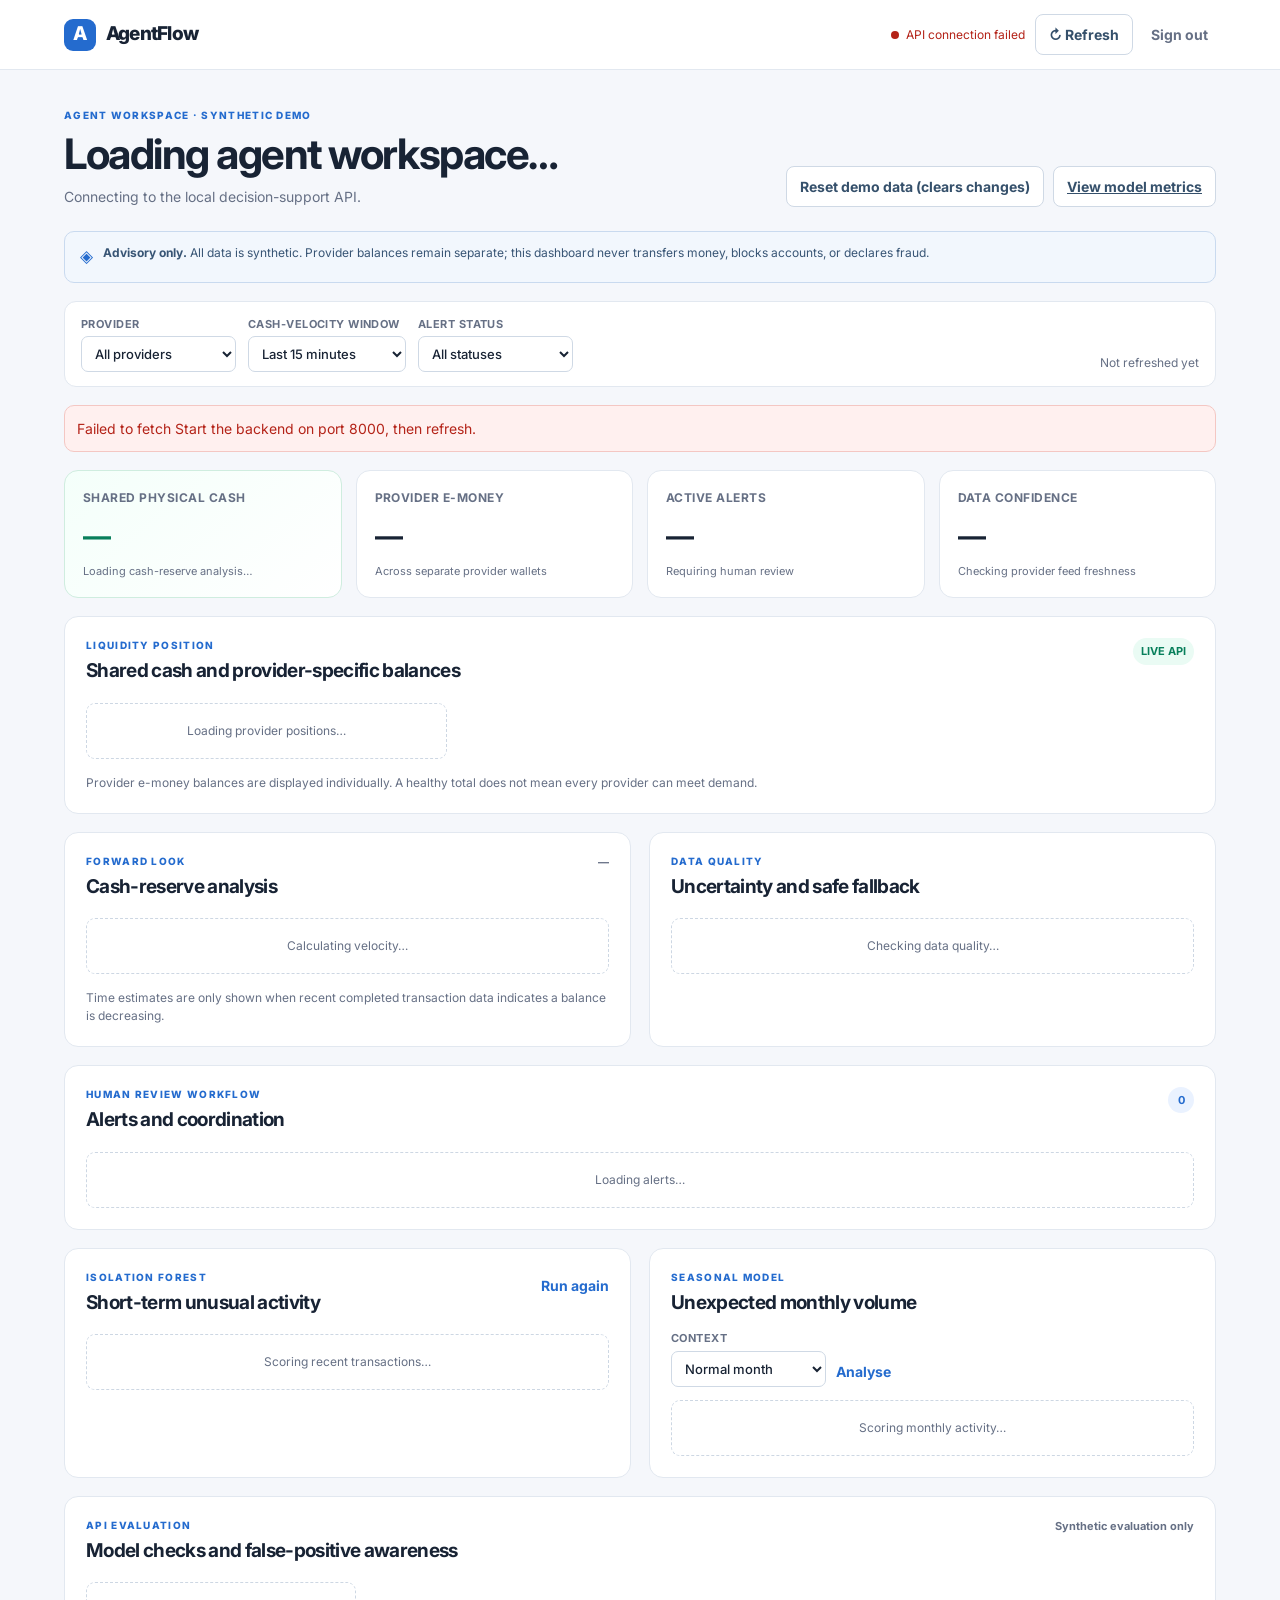
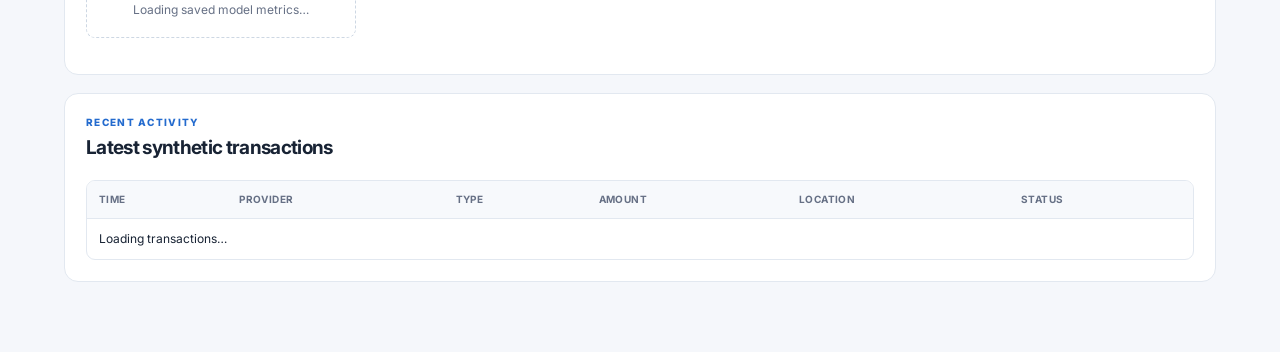
==== frontend/agent_dashboard.html @ c14200b5 "frontend done" ====
<!DOCTYPE html>
<html lang="en">
<head>
  <meta charset="UTF-8">
  <meta name="viewport" content="width=device-width, initial-scale=1.0">
  <title>Agent workspace | AgentFlow</title>
  <link rel="preconnect" href="https://fonts.googleapis.com">
  <link rel="preconnect" href="https://fonts.gstatic.com" crossorigin>
  <link href="https://fonts.googleapis.com/css2?family=Inter:wght@400;500;600;700;800&family=Noto+Sans+Bengali:wght@400;500;600;700&display=swap" rel="stylesheet">
  <link rel="stylesheet" href="agent.css">
</head>
<body>
  <header class="topbar">
    <a class="brand" href="agent_dashboard.html"><span class="brand-mark">A</span><span>AgentFlow</span></a>
    <div class="topbar-actions">
      <span class="api-status" id="apiStatus"><i></i> Loading live data…</span>
      <button class="secondary-button" id="refreshButton" type="button">↻ Refresh</button>
      <button class="profile-button" id="signOutButton" type="button" title="Return to workspace selection">Sign out</button>
    </div>
  </header>

  <main class="app-shell">
    <section class="hero">
      <div>
        <p class="eyebrow">AGENT WORKSPACE · SYNTHETIC DEMO</p>
        <h1 id="agentName">Loading agent workspace…</h1>
        <p id="agentMeta">Connecting to the local decision-support API.</p>
      </div>
      <div class="hero-actions">
        <button class="secondary-button" id="resetDemoButton" type="button">Reset demo data (clears changes)</button>
        <a class="secondary-button metrics-link" href="#metricsSection">View model metrics</a>
      </div>
    </section>

    <section class="notice safety-notice">
      <span>◈</span><p><strong>Advisory only.</strong> All data is synthetic. Provider balances remain separate; this dashboard never transfers money, blocks accounts, or declares fraud.</p>
    </section>

    <section class="toolbar" aria-label="Dashboard filters">
      <label>Provider
        <select id="providerFilter"><option value="all">All providers</option></select>
      </label>
      <label>Cash-velocity window
        <select id="windowFilter"><option value="15">Last 15 minutes</option><option value="30">Last 30 minutes</option></select>
      </label>
      <label>Alert status
        <select id="alertFilter"><option value="all">All statuses</option><option value="open">Open</option><option value="acknowledged">Acknowledged</option><option value="resolved">Resolved</option></select>
      </label>
      <span class="updated-at" id="updatedAt">Not refreshed yet</span>
    </section>

    <div class="error-banner" id="errorBanner" hidden role="alert"></div>

    <section class="summary-grid" aria-label="Liquidity summary">
      <article class="summary-card cash-card"><span class="card-label">Shared physical cash</span><strong id="sharedCash">—</strong><small id="sharedCashHint">Loading cash-reserve analysis…</small></article>
      <article class="summary-card"><span class="card-label">Provider e-money</span><strong id="totalEmoney">—</strong><small id="emoneyHint">Across separate provider wallets</small></article>
      <article class="summary-card"><span class="card-label">Active alerts</span><strong id="activeAlerts">—</strong><small id="alertsHint">Requiring human review</small></article>
      <article class="summary-card"><span class="card-label">Data confidence</span><strong id="confidenceSummary">—</strong><small id="confidenceHint">Checking provider feed freshness</small></article>
    </section>

    <section class="section-card">
      <div class="section-heading"><div><p class="eyebrow">LIQUIDITY POSITION</p><h2>Shared cash and provider-specific balances</h2></div><span class="live-tag">LIVE API</span></div>
      <div class="provider-grid" id="providerGrid" aria-live="polite"><div class="loading-card">Loading provider positions…</div></div>
      <p class="boundary-copy">Provider e-money balances are displayed individually. A healthy total does not mean every provider can meet demand.</p>
    </section>

    <section class="two-column">
      <section class="section-card">
        <div class="section-heading"><div><p class="eyebrow">FORWARD LOOK</p><h2>Cash-reserve analysis</h2></div><span id="velocityCaption" class="subtle-label">—</span></div>
        <div id="reserveAnalysis" class="reserve-list"><div class="loading-card">Calculating velocity…</div></div>
        <p class="muted-note">Time estimates are only shown when recent completed transaction data indicates a balance is decreasing.</p>
      </section>
      <section class="section-card">
        <div class="section-heading"><div><p class="eyebrow">DATA QUALITY</p><h2>Uncertainty and safe fallback</h2></div></div>
        <div id="qualityPanel" class="quality-panel"><div class="loading-card">Checking data quality…</div></div>
      </section>
    </section>

    <section class="section-card">
      <div class="section-heading"><div><p class="eyebrow">HUMAN REVIEW WORKFLOW</p><h2>Alerts and coordination</h2></div><span id="alertTotal" class="counter">0</span></div>
      <div id="alertList" class="alert-list"><div class="loading-card">Loading alerts…</div></div>
    </section>

    <section class="two-column anomaly-columns">
      <section class="section-card">
        <div class="section-heading"><div><p class="eyebrow">ISOLATION FOREST</p><h2>Short-term unusual activity</h2></div><button class="text-button" id="rerunPatternButton" type="button">Run again</button></div>
        <div id="patternPanel" class="anomaly-panel"><div class="loading-card">Scoring recent transactions…</div></div>
      </section>
      <section class="section-card">
        <div class="section-heading"><div><p class="eyebrow">SEASONAL MODEL</p><h2>Unexpected monthly volume</h2></div></div>
        <div class="model-controls"><label>Context <select id="eventContext"><option value="normal">Normal month</option><option value="eid">Eid period</option></select></label><button class="text-button" id="rerunMonthlyButton" type="button">Analyse</button></div>
        <div id="monthlyPanel" class="anomaly-panel"><div class="loading-card">Scoring monthly activity…</div></div>
      </section>
    </section>

    <section class="section-card" id="metricsSection">
      <div class="section-heading"><div><p class="eyebrow">API EVALUATION</p><h2>Model checks and false-positive awareness</h2></div><span class="subtle-label">Synthetic evaluation only</span></div>
      <div class="metrics-grid" id="metricsGrid"><div class="loading-card">Loading saved model metrics…</div></div>
      <p class="muted-note" id="metricsCaveat"></p>
    </section>

    <section class="section-card">
      <div class="section-heading"><div><p class="eyebrow">RECENT ACTIVITY</p><h2>Latest synthetic transactions</h2></div></div>
      <div class="table-wrap"><table><thead><tr><th>Time</th><th>Provider</th><th>Type</th><th>Amount</th><th>Location</th><th>Status</th></tr></thead><tbody id="transactionRows"><tr><td colspan="6">Loading transactions…</td></tr></tbody></table></div>
    </section>
  </main>

  <dialog id="actionDialog"><form method="dialog" class="dialog-content"><button class="dialog-close" value="cancel" aria-label="Close">×</button><p class="eyebrow">RESOLVE ALERT</p><h2 id="dialogTitle">Add a review note</h2><p id="dialogText">A note is required to resolve an alert.</p><label for="resolutionNote">Review note<textarea id="resolutionNote" maxlength="500" placeholder="Example: Balance confirmed with provider operations; action completed."></textarea></label><div class="dialog-actions"><button class="secondary-button" value="cancel">Cancel</button><button class="primary-button" id="confirmResolveButton" value="default">Resolve alert</button></div></form></dialog>
  <div class="toast" id="toast" role="status" hidden></div>
  <script src="agent.js"></script>
</body>
</html>
---- frontend/agent.css ----
:root{--ink:#182334;--muted:#667085;--line:#e2e8f0;--paper:#fff;--wash:#f5f7fb;--navy:#102a43;--blue:#246bce;--blue-soft:#eaf2ff;--green:#087f5b;--green-soft:#eafbf4;--amber:#a46000;--amber-soft:#fff7e2;--red:#b42318;--red-soft:#fff0ef;--purple:#7048a5;--radius:14px;font-family:Inter,system-ui,sans-serif;color:var(--ink)}*{box-sizing:border-box}body{margin:0;background:var(--wash);font-size:14px;line-height:1.5}.topbar{height:70px;padding:0 clamp(20px,5vw,76px);display:flex;align-items:center;justify-content:space-between;background:#fff;border-bottom:1px solid var(--line);position:sticky;top:0;z-index:4}.brand{display:inline-flex;align-items:center;gap:10px;color:var(--ink);font-size:19px;font-weight:800;letter-spacing:-.04em;text-decoration:none}.brand-mark{display:grid;place-items:center;width:32px;height:32px;border-radius:9px;background:var(--blue);color:#fff}.topbar-actions{display:flex;align-items:center;gap:10px}.api-status{display:inline-flex;gap:7px;align-items:center;color:var(--muted);font-size:12px}.api-status i{width:8px;height:8px;border-radius:50%;background:#98a2b3}.api-status.ready{color:var(--green)}.api-status.ready i{background:var(--green)}.api-status.error{color:var(--red)}.api-status.error i{background:var(--red)}button{font:inherit}.secondary-button,.danger-outline,.text-button,.profile-button,.primary-button{border-radius:8px;cursor:pointer;font-weight:700;transition:.15s ease}.secondary-button{padding:9px 13px;color:#35506b;border:1px solid #cfd9e5;background:#fff}.secondary-button:hover{background:#f5f8fc}.profile-button{border:0;background:transparent;color:var(--muted);padding:8px}.profile-button:hover{color:var(--ink)}.danger-outline{padding:9px 13px;color:var(--red);border:1px solid #f4c7c3;background:#fff}.danger-outline:hover{background:var(--red-soft)}.text-button{padding:5px 0;border:0;color:var(--blue);background:transparent}.text-button:hover{text-decoration:underline}.primary-button{border:0;padding:10px 14px;background:var(--blue);color:#fff}.primary-button:hover{background:#175bb7}.app-shell{max-width:1400px;margin:0 auto;padding:38px clamp(20px,5vw,76px) 70px}.hero{display:flex;justify-content:space-between;gap:24px;align-items:end;margin-bottom:24px}.eyebrow{margin:0 0 7px;font-size:10px;font-weight:800;letter-spacing:.13em;color:var(--blue)}h1,h2{margin:0;letter-spacing:-.035em}h1{font-size:clamp(27px,4vw,42px);line-height:1.12}h2{font-size:19px}#agentMeta{margin:9px 0 0;color:var(--muted)}.hero-actions{display:flex;gap:9px;flex-wrap:wrap;justify-content:flex-end}.notice{display:flex;gap:10px;align-items:flex-start;padding:12px 15px;border-radius:10px;margin-bottom:18px;font-size:12px}.notice p{margin:0}.safety-notice{border:1px solid #c9daef;background:#f2f7fd;color:#385575}.safety-notice span{color:var(--blue);font-size:17px}.toolbar{display:flex;gap:12px;align-items:end;flex-wrap:wrap;padding:14px 16px;margin-bottom:18px;border:1px solid var(--line);border-radius:12px;background:#fff}.toolbar label,.model-controls label{display:grid;gap:4px;color:var(--muted);font-size:11px;font-weight:700;text-transform:uppercase;letter-spacing:.04em}.toolbar select,.model-controls select{min-width:155px;padding:8px 30px 8px 9px;border:1px solid #cfd9e5;border-radius:7px;background:#fff;color:var(--ink);font:500 13px Inter,sans-serif}.updated-at{margin-left:auto;color:var(--muted);font-size:12px}.error-banner{margin:0 0 18px;padding:12px;border:1px solid #f4c7c3;border-radius:10px;background:var(--red-soft);color:var(--red)}.summary-grid{display:grid;grid-template-columns:repeat(4,1fr);gap:14px;margin-bottom:18px}.summary-card{min-height:128px;padding:18px;border:1px solid var(--line);border-radius:var(--radius);background:#fff;display:flex;flex-direction:column}.summary-card strong{margin-top:auto;font-size:28px;letter-spacing:-.05em}.summary-card small{margin-top:6px;color:var(--muted);font-size:11px}.cash-card{background:linear-gradient(140deg,#f4fffa,#fff);border-color:#cfeddf}.cash-card strong{color:var(--green)}.card-label{color:var(--muted);font-size:12px;font-weight:700;text-transform:uppercase;letter-spacing:.04em}.section-card{margin-top:18px;padding:21px;border:1px solid var(--line);border-radius:var(--radius);background:#fff}.section-heading{display:flex;justify-content:space-between;gap:12px;align-items:flex-start;margin-bottom:17px}.section-heading .eyebrow{margin-bottom:4px}.live-tag,.subtle-label,.counter{display:inline-flex;align-items:center;white-space:nowrap;border-radius:20px;font-size:11px;font-weight:700}.live-tag{padding:5px 8px;color:var(--green);background:var(--green-soft)}.subtle-label{color:var(--muted)}.counter{justify-content:center;min-width:26px;height:26px;background:var(--blue-soft);color:var(--blue)}.provider-grid{display:grid;grid-template-columns:repeat(3,1fr);gap:13px}.provider-card{padding:16px;border:1px solid var(--line);border-radius:11px;border-top:4px solid var(--blue)}.provider-card.stale{border-color:#f1c491;border-top-color:var(--amber);background:#fffdf8}.provider-top{display:flex;justify-content:space-between;gap:8px;align-items:start}.provider-name{font-weight:800;font-size:16px}.status-chip,.confidence-chip,.type-chip,.alert-status{padding:3px 7px;border-radius:20px;font-size:10px;font-weight:800;text-transform:uppercase;letter-spacing:.035em}.status-chip.fresh,.confidence-chip.high,.alert-status.resolved{background:var(--green-soft);color:var(--green)}.status-chip.stale,.confidence-chip.low{background:var(--amber-soft);color:var(--amber)}.provider-value{margin:21px 0 5px;font-size:28px;font-weight:800;letter-spacing:-.05em}.provider-sub,.small-copy{color:var(--muted);font-size:12px}.forecast-row{display:flex;justify-content:space-between;gap:8px;padding-top:13px;margin-top:13px;border-top:1px solid var(--line);font-size:12px}.forecast-row strong{color:var(--ink)}.provider-reason{margin:11px 0 0;padding:8px;background:#f7f9fc;border-radius:7px;color:#526479;font-size:11px}.boundary-copy,.muted-note{margin:15px 0 0;color:var(--muted);font-size:12px}.two-column{display:grid;grid-template-columns:1fr 1fr;gap:18px}.two-column .section-card{margin-top:18px}.reserve-list{display:grid;gap:10px}.reserve-item{padding:13px;border:1px solid var(--line);border-radius:9px}.reserve-title{display:flex;justify-content:space-between;gap:10px;font-weight:800}.reserve-title span:last-child{font-size:12px;color:var(--muted);font-weight:600}.reserve-stats{display:grid;grid-template-columns:repeat(3,1fr);gap:7px;margin-top:12px}.reserve-stat{padding:8px;background:#f7f9fc;border-radius:6px}.reserve-stat span{display:block;color:var(--muted);font-size:10px}.reserve-stat strong{display:block;margin-top:3px;font-size:12px}.quality-panel{display:grid;gap:10px}.quality-item{padding:12px;border-radius:9px;background:#f7f9fc;border-left:4px solid var(--green)}.quality-item.low{background:var(--amber-soft);border-left-color:var(--amber)}.quality-item h3{margin:0;font-size:13px}.quality-item p{margin:4px 0 0;color:var(--muted);font-size:12px}.alert-list{display:grid;gap:12px}.alert-card{padding:15px;border:1px solid var(--line);border-left:4px solid var(--blue);border-radius:10px}.alert-card.resolved{opacity:.72;border-left-color:var(--green)}.alert-card.acknowledged{border-left-color:var(--amber)}.alert-top,.alert-meta,.alert-actions{display:flex;gap:8px;align-items:center;flex-wrap:wrap}.alert-title{margin:10px 0 6px;font-size:15px;font-weight:800}.alert-meta{color:var(--muted);font-size:11px}.alert-status.open{color:var(--red);background:var(--red-soft)}.alert-status.acknowledged{color:var(--amber);background:var(--amber-soft)}.type-chip{color:var(--purple);background:#f4effb}.alert-evidence{margin:13px 0 0;padding:11px;background:#f7f9fc;border-radius:8px;color:#455a71;font-size:12px}.alert-evidence strong{display:block;margin-bottom:3px;color:var(--ink)}.alert-recommendation{margin:10px 0 0;color:#344b65;font-size:12px}.alert-actions{margin-top:13px}.alert-actions button{padding:7px 10px;border-radius:7px;border:1px solid #ced9e5;background:#fff;color:#35506b;font-size:12px;font-weight:700;cursor:pointer}.alert-actions button.primary{background:var(--blue);border-color:var(--blue);color:#fff}.anomaly-columns .section-card{min-width:0}.model-controls{display:flex;align-items:end;gap:10px;margin:-4px 0 13px}.anomaly-panel{display:grid;gap:11px}.finding-card{padding:14px;border:1px solid #ebd7bb;border-radius:10px;background:#fffdf8}.finding-card h3{margin:0;font-size:14px}.finding-card p{margin:6px 0 0;color:#556477;font-size:12px}.finding-card ul{padding-left:18px;margin:9px 0;color:#556477;font-size:12px}.bn-alert{margin-top:10px;padding:10px;border-radius:8px;background:#f4f0ff;color:#4e3872;font-family:"Noto Sans Bengali",Inter,sans-serif;font-size:12px;line-height:1.7}.empty-state,.loading-card{padding:18px;border:1px dashed #cdd7e3;border-radius:9px;color:var(--muted);font-size:12px;text-align:center}.metrics-grid{display:grid;grid-template-columns:repeat(4,1fr);gap:10px}.metric-card{padding:13px;border:1px solid var(--line);border-radius:9px}.metric-card strong{display:block;margin-top:9px;font-size:22px;letter-spacing:-.05em}.metric-card p{margin:7px 0 0;color:var(--muted);font-size:11px}.table-wrap{overflow:auto;border:1px solid var(--line);border-radius:9px}table{width:100%;min-width:700px;border-collapse:collapse;text-align:left}th,td{padding:11px 12px;border-bottom:1px solid var(--line);font-size:12px}th{background:#f7f9fc;color:var(--muted);font-size:10px;letter-spacing:.04em;text-transform:uppercase}tr:last-child td{border-bottom:0}.cash-in{color:var(--green);font-weight:700}.cash-out{color:var(--purple);font-weight:700}.toast{position:fixed;right:24px;bottom:24px;z-index:8;max-width:340px;padding:12px 15px;border-radius:9px;background:#102a43;color:#fff;box-shadow:0 12px 25px rgba(16,42,67,.22);font-size:13px}dialog{width:min(92vw,480px);border:0;border-radius:13px;box-shadow:0 20px 60px rgba(0,0,0,.25)}dialog::backdrop{background:rgba(20,35,52,.42)}.dialog-content{position:relative;padding:24px}.dialog-content h2{font-size:21px}.dialog-content p{color:var(--muted);font-size:13px}.dialog-content label{display:grid;gap:6px;font-size:12px;font-weight:700}.dialog-content textarea{min-height:100px;padding:9px;border:1px solid var(--line);border-radius:8px;resize:vertical;font:inherit}.dialog-close{position:absolute;top:12px;right:12px;border:0;background:transparent;font-size:23px;color:var(--muted);cursor:pointer}.dialog-actions{display:flex;justify-content:flex-end;gap:9px;margin-top:16px}@media(max-width:960px){.summary-grid,.provider-grid,.metrics-grid{grid-template-columns:repeat(2,1fr)}.two-column{grid-template-columns:1fr}.hero{align-items:start;flex-direction:column}.hero-actions{justify-content:start}.updated-at{width:100%;margin-left:0}}@media(max-width:600px){.topbar{height:auto;padding:13px 18px}.api-status{display:none}.app-shell{padding:27px 16px 45px}.summary-grid,.provider-grid,.metrics-grid{grid-template-columns:1fr}.section-card{padding:16px}.topbar-actions{gap:3px}.secondary-button,.danger-outline{padding:8px;font-size:12px}.reserve-stats{grid-template-columns:1fr}.toolbar>*{width:100%}.toolbar select{width:100%}}
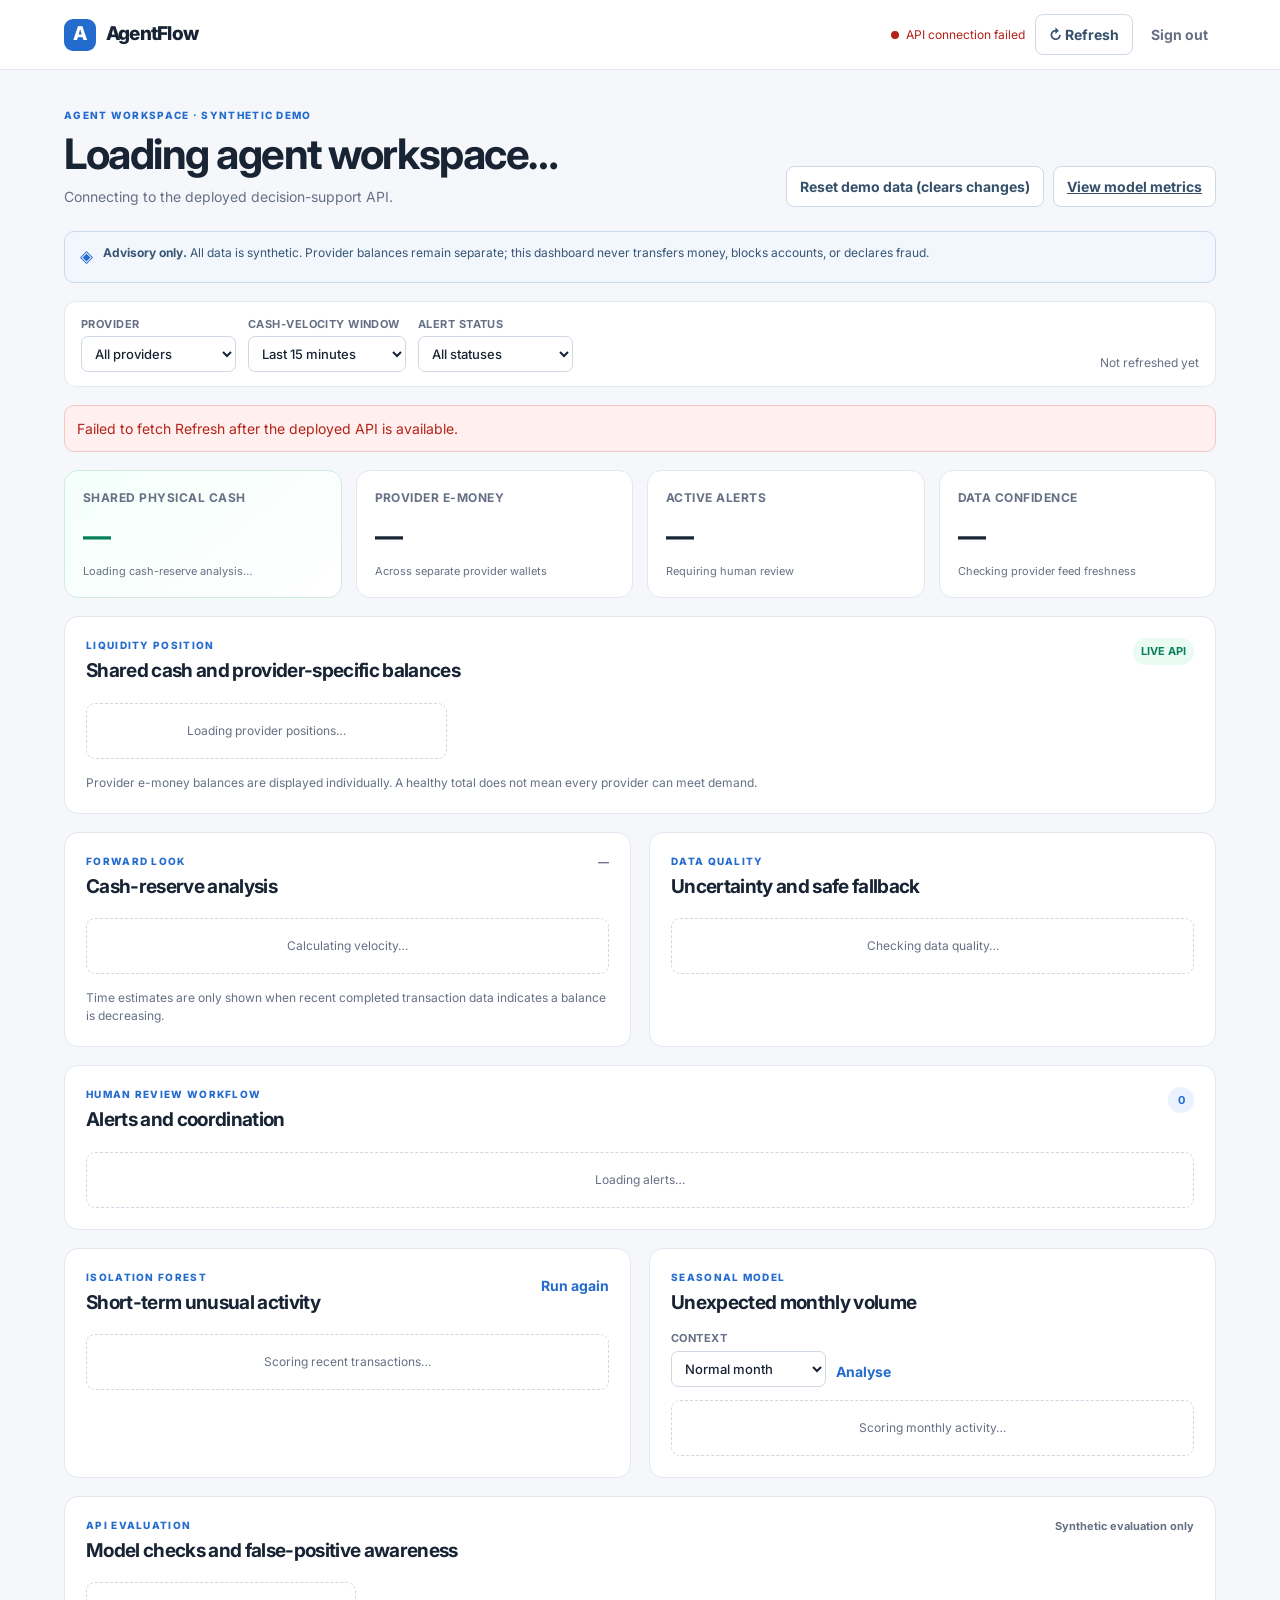
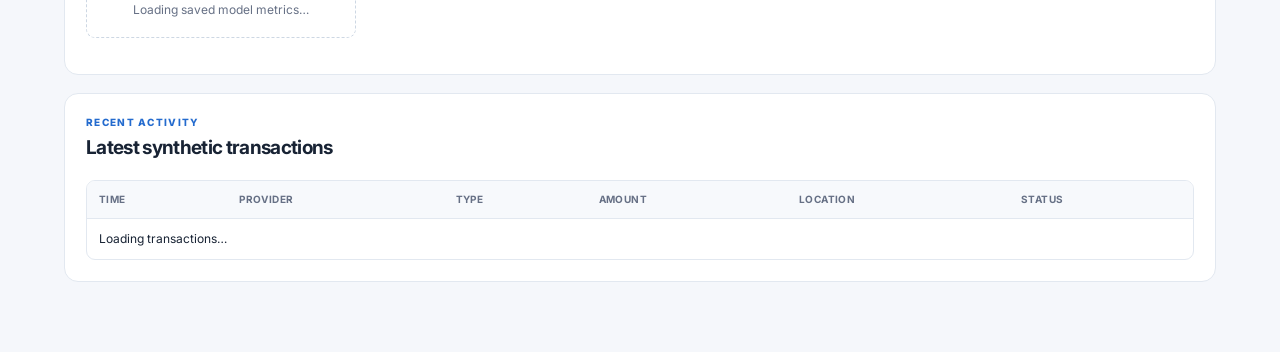
==== commit 12bf8bc2: "connected frontend with backend" ====
--- a/frontend/agent_dashboard.html
+++ b/frontend/agent_dashboard.html
@@ -24,7 +24,7 @@
       <div>
         <p class="eyebrow">AGENT WORKSPACE · SYNTHETIC DEMO</p>
         <h1 id="agentName">Loading agent workspace…</h1>
-        <p id="agentMeta">Connecting to the local decision-support API.</p>
+        <p id="agentMeta">Connecting to the deployed decision-support API.</p>
       </div>
       <div class="hero-actions">
         <button class="secondary-button" id="resetDemoButton" type="button">Reset demo data (clears changes)</button>
@@ -107,6 +107,7 @@
 
   <dialog id="actionDialog"><form method="dialog" class="dialog-content"><button class="dialog-close" value="cancel" aria-label="Close">×</button><p class="eyebrow">RESOLVE ALERT</p><h2 id="dialogTitle">Add a review note</h2><p id="dialogText">A note is required to resolve an alert.</p><label for="resolutionNote">Review note<textarea id="resolutionNote" maxlength="500" placeholder="Example: Balance confirmed with provider operations; action completed."></textarea></label><div class="dialog-actions"><button class="secondary-button" value="cancel">Cancel</button><button class="primary-button" id="confirmResolveButton" value="default">Resolve alert</button></div></form></dialog>
   <div class="toast" id="toast" role="status" hidden></div>
+  <script src="api-config.js"></script>
   <script src="agent.js"></script>
 </body>
 </html>
